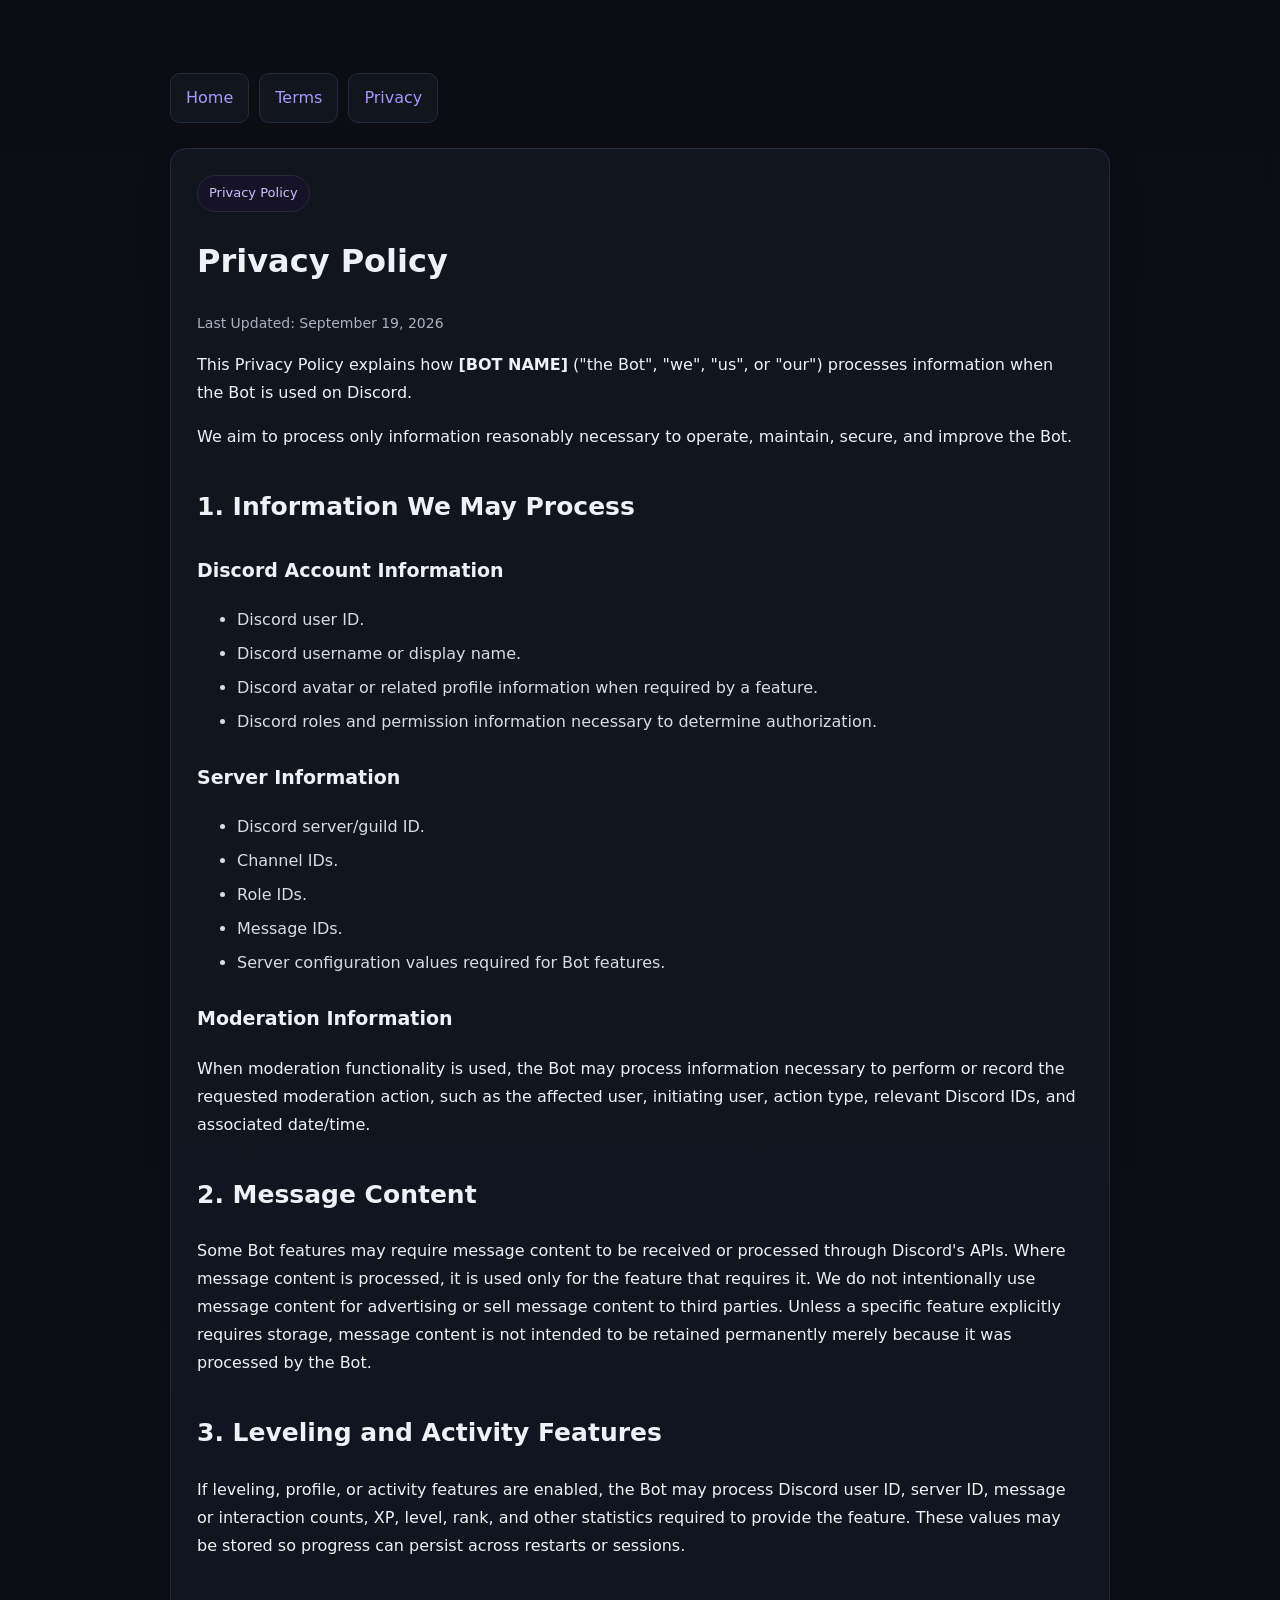
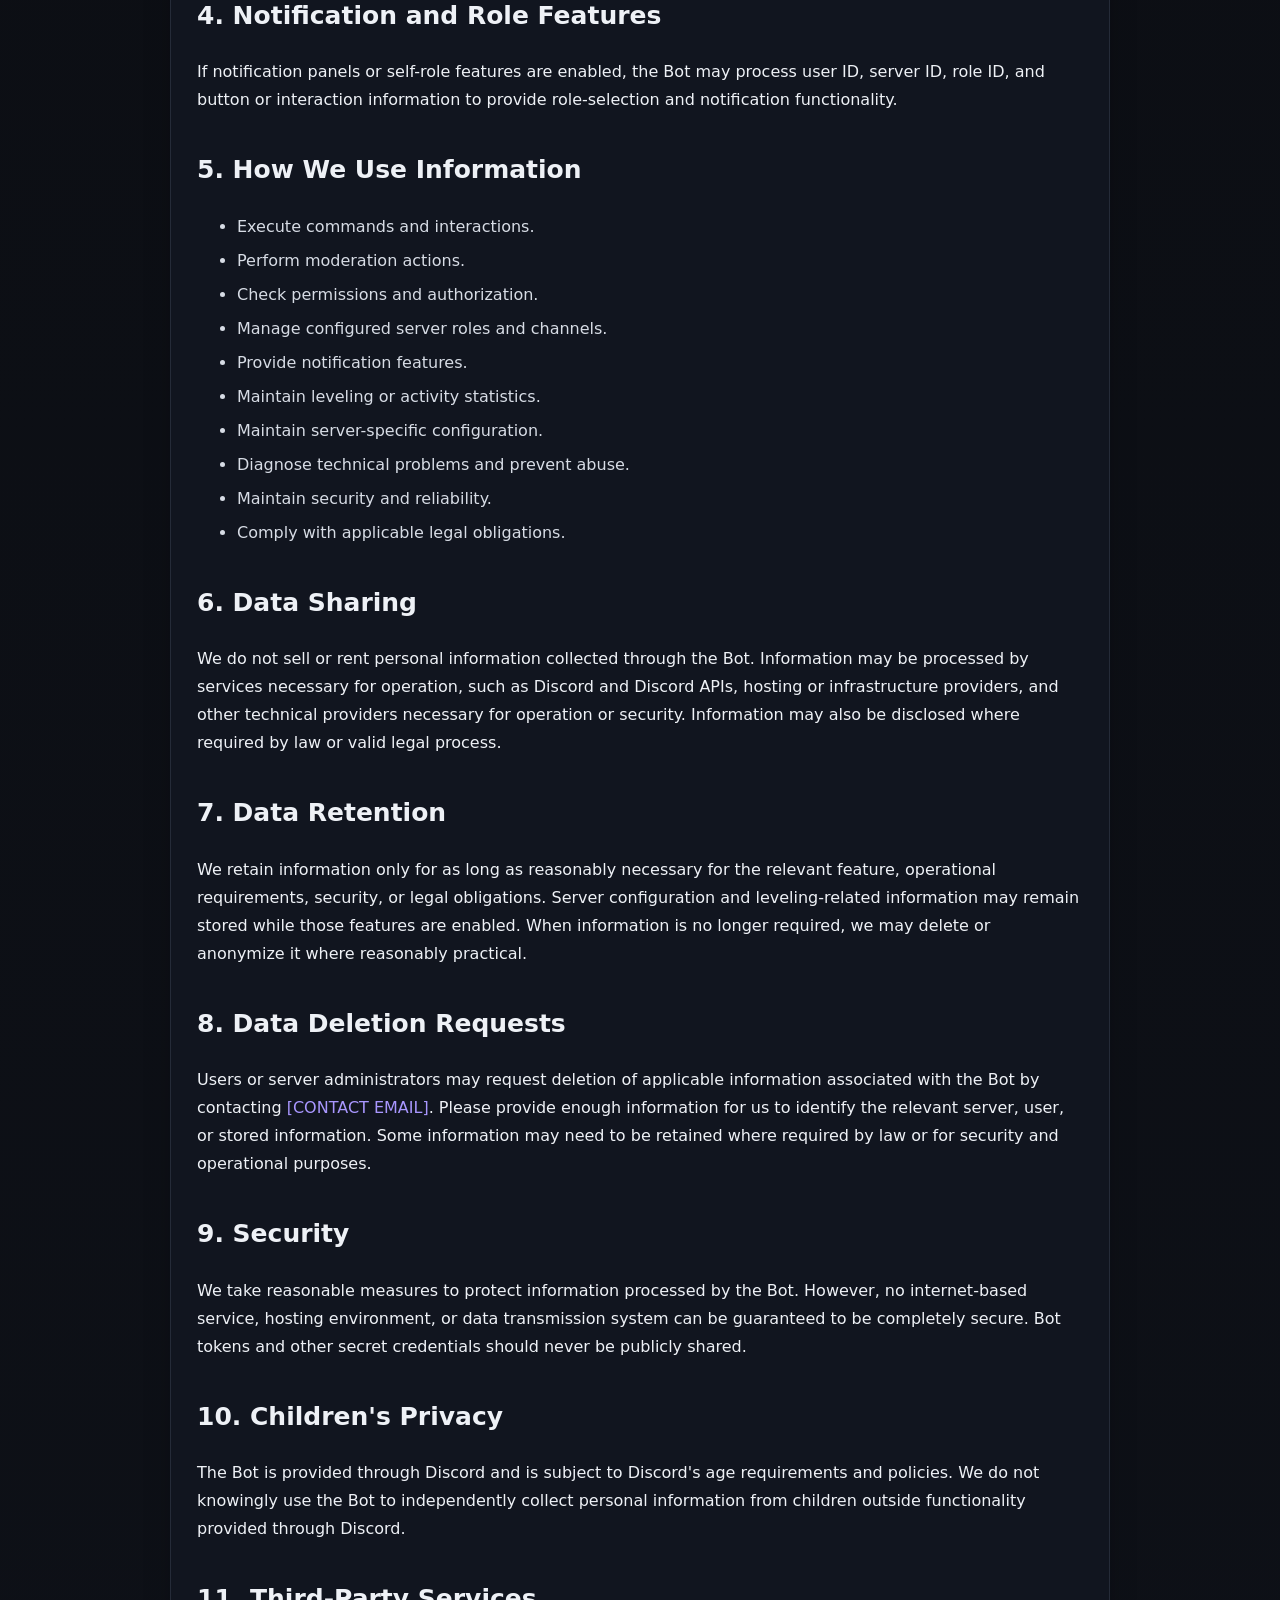
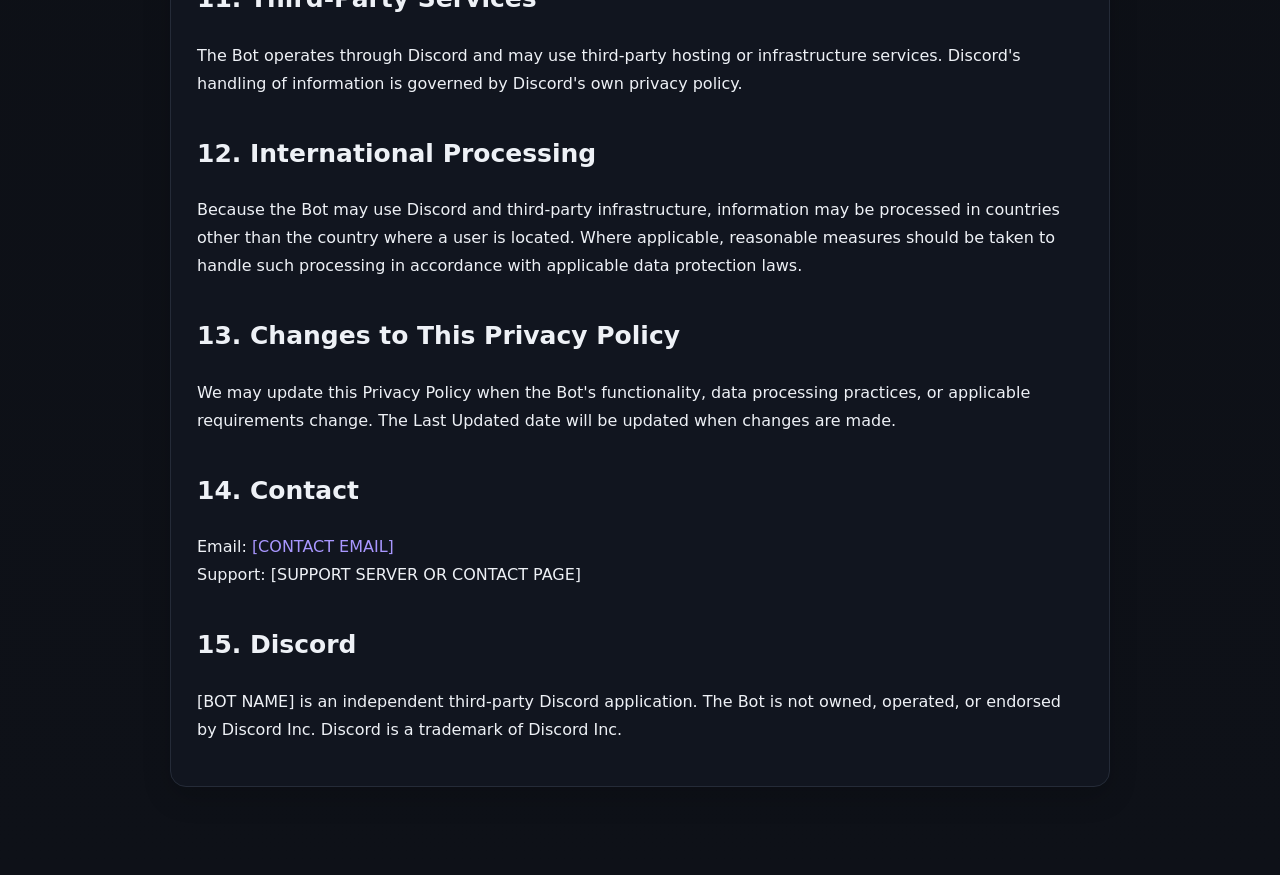
==== privacy.html @ 261b9856 "Add files via upload" ====
<!doctype html>
<html lang="en"><head><meta charset="utf-8"><meta name="viewport" content="width=device-width,initial-scale=1"><title>Privacy Policy — [BOT NAME]</title><link rel="stylesheet" href="style.css"></head>
<body><div class="wrap"><div class="nav"><a href="index.html">Home</a><a href="terms.html">Terms</a><a href="privacy.html">Privacy</a></div>
<div class="card"><span class="badge">Privacy Policy</span><h1>Privacy Policy</h1><p class="meta">Last Updated: September 19, 2026</p>
<p>This Privacy Policy explains how <strong>[BOT NAME]</strong> ("the Bot", "we", "us", or "our") processes information when the Bot is used on Discord.</p>
<p>We aim to process only information reasonably necessary to operate, maintain, secure, and improve the Bot.</p>
<h2>1. Information We May Process</h2><h3>Discord Account Information</h3><ul><li>Discord user ID.</li><li>Discord username or display name.</li><li>Discord avatar or related profile information when required by a feature.</li><li>Discord roles and permission information necessary to determine authorization.</li></ul>
<h3>Server Information</h3><ul><li>Discord server/guild ID.</li><li>Channel IDs.</li><li>Role IDs.</li><li>Message IDs.</li><li>Server configuration values required for Bot features.</li></ul>
<h3>Moderation Information</h3><p>When moderation functionality is used, the Bot may process information necessary to perform or record the requested moderation action, such as the affected user, initiating user, action type, relevant Discord IDs, and associated date/time.</p>
<h2>2. Message Content</h2><p>Some Bot features may require message content to be received or processed through Discord's APIs. Where message content is processed, it is used only for the feature that requires it. We do not intentionally use message content for advertising or sell message content to third parties. Unless a specific feature explicitly requires storage, message content is not intended to be retained permanently merely because it was processed by the Bot.</p>
<h2>3. Leveling and Activity Features</h2><p>If leveling, profile, or activity features are enabled, the Bot may process Discord user ID, server ID, message or interaction counts, XP, level, rank, and other statistics required to provide the feature. These values may be stored so progress can persist across restarts or sessions.</p>
<h2>4. Notification and Role Features</h2><p>If notification panels or self-role features are enabled, the Bot may process user ID, server ID, role ID, and button or interaction information to provide role-selection and notification functionality.</p>
<h2>5. How We Use Information</h2><ul><li>Execute commands and interactions.</li><li>Perform moderation actions.</li><li>Check permissions and authorization.</li><li>Manage configured server roles and channels.</li><li>Provide notification features.</li><li>Maintain leveling or activity statistics.</li><li>Maintain server-specific configuration.</li><li>Diagnose technical problems and prevent abuse.</li><li>Maintain security and reliability.</li><li>Comply with applicable legal obligations.</li></ul>
<h2>6. Data Sharing</h2><p>We do not sell or rent personal information collected through the Bot. Information may be processed by services necessary for operation, such as Discord and Discord APIs, hosting or infrastructure providers, and other technical providers necessary for operation or security. Information may also be disclosed where required by law or valid legal process.</p>
<h2>7. Data Retention</h2><p>We retain information only for as long as reasonably necessary for the relevant feature, operational requirements, security, or legal obligations. Server configuration and leveling-related information may remain stored while those features are enabled. When information is no longer required, we may delete or anonymize it where reasonably practical.</p>
<h2>8. Data Deletion Requests</h2><p>Users or server administrators may request deletion of applicable information associated with the Bot by contacting <a href="mailto:[CONTACT EMAIL]">[CONTACT EMAIL]</a>. Please provide enough information for us to identify the relevant server, user, or stored information. Some information may need to be retained where required by law or for security and operational purposes.</p>
<h2>9. Security</h2><p>We take reasonable measures to protect information processed by the Bot. However, no internet-based service, hosting environment, or data transmission system can be guaranteed to be completely secure. Bot tokens and other secret credentials should never be publicly shared.</p>
<h2>10. Children's Privacy</h2><p>The Bot is provided through Discord and is subject to Discord's age requirements and policies. We do not knowingly use the Bot to independently collect personal information from children outside functionality provided through Discord.</p>
<h2>11. Third-Party Services</h2><p>The Bot operates through Discord and may use third-party hosting or infrastructure services. Discord's handling of information is governed by Discord's own privacy policy.</p>
<h2>12. International Processing</h2><p>Because the Bot may use Discord and third-party infrastructure, information may be processed in countries other than the country where a user is located. Where applicable, reasonable measures should be taken to handle such processing in accordance with applicable data protection laws.</p>
<h2>13. Changes to This Privacy Policy</h2><p>We may update this Privacy Policy when the Bot's functionality, data processing practices, or applicable requirements change. The Last Updated date will be updated when changes are made.</p>
<h2>14. Contact</h2><p>Email: <a href="mailto:[CONTACT EMAIL]">[CONTACT EMAIL]</a><br>Support: [SUPPORT SERVER OR CONTACT PAGE]</p>
<h2>15. Discord</h2><p>[BOT NAME] is an independent third-party Discord application. The Bot is not owned, operated, or endorsed by Discord Inc. Discord is a trademark of Discord Inc.</p>
</div></div></body></html>
---- style.css ----
:root{--bg:#0b0d12;--card:#121620;--text:#eef1f6;--muted:#aab2c0;--accent:#7c5cff;--border:#252b38}*{box-sizing:border-box}body{margin:0;font-family:Inter,system-ui,-apple-system,BlinkMacSystemFont,"Segoe UI",Arial,sans-serif;background:linear-gradient(180deg,#0b0d12,#0e1118);color:var(--text);line-height:1.75}a{color:#a997ff;text-decoration:none}a:hover{text-decoration:underline}.wrap{max-width:980px;margin:0 auto;padding:48px 20px 70px}.hero{padding:35px 0 25px}.badge{display:inline-block;padding:6px 11px;border:1px solid var(--border);border-radius:999px;color:#c9c1ff;background:#171326;font-size:13px}.hero h1{font-size:42px;line-height:1.15;margin:18px 0 10px}.hero p{color:var(--muted);max-width:760px}.nav{display:flex;gap:10px;flex-wrap:wrap;margin:25px 0}.nav a{padding:10px 15px;border:1px solid var(--border);border-radius:10px;background:#11151d}.card{background:rgba(18,22,32,.92);border:1px solid var(--border);border-radius:16px;padding:26px;margin:18px 0;box-shadow:0 10px 28px rgba(0,0,0,.18)}h2{margin-top:34px;font-size:25px}h3{margin-top:25px;font-size:19px}li{margin:6px 0;color:#d7dce5}.meta{color:var(--muted);font-size:14px}.footer{margin-top:40px;color:var(--muted);font-size:13px;border-top:1px solid var(--border);padding-top:20px}.cta{display:flex;gap:12px;flex-wrap:wrap}.btn{display:inline-block;background:var(--accent);color:#fff;padding:12px 16px;border-radius:10px;font-weight:600}.btn.secondary{background:#171c26;border:1px solid var(--border)}code{background:#171c26;border:1px solid var(--border);padding:2px 6px;border-radius:6px;color:#ddd7ff}@media(max-width:650px){.hero h1{font-size:34px}.wrap{padding-top:30px}}
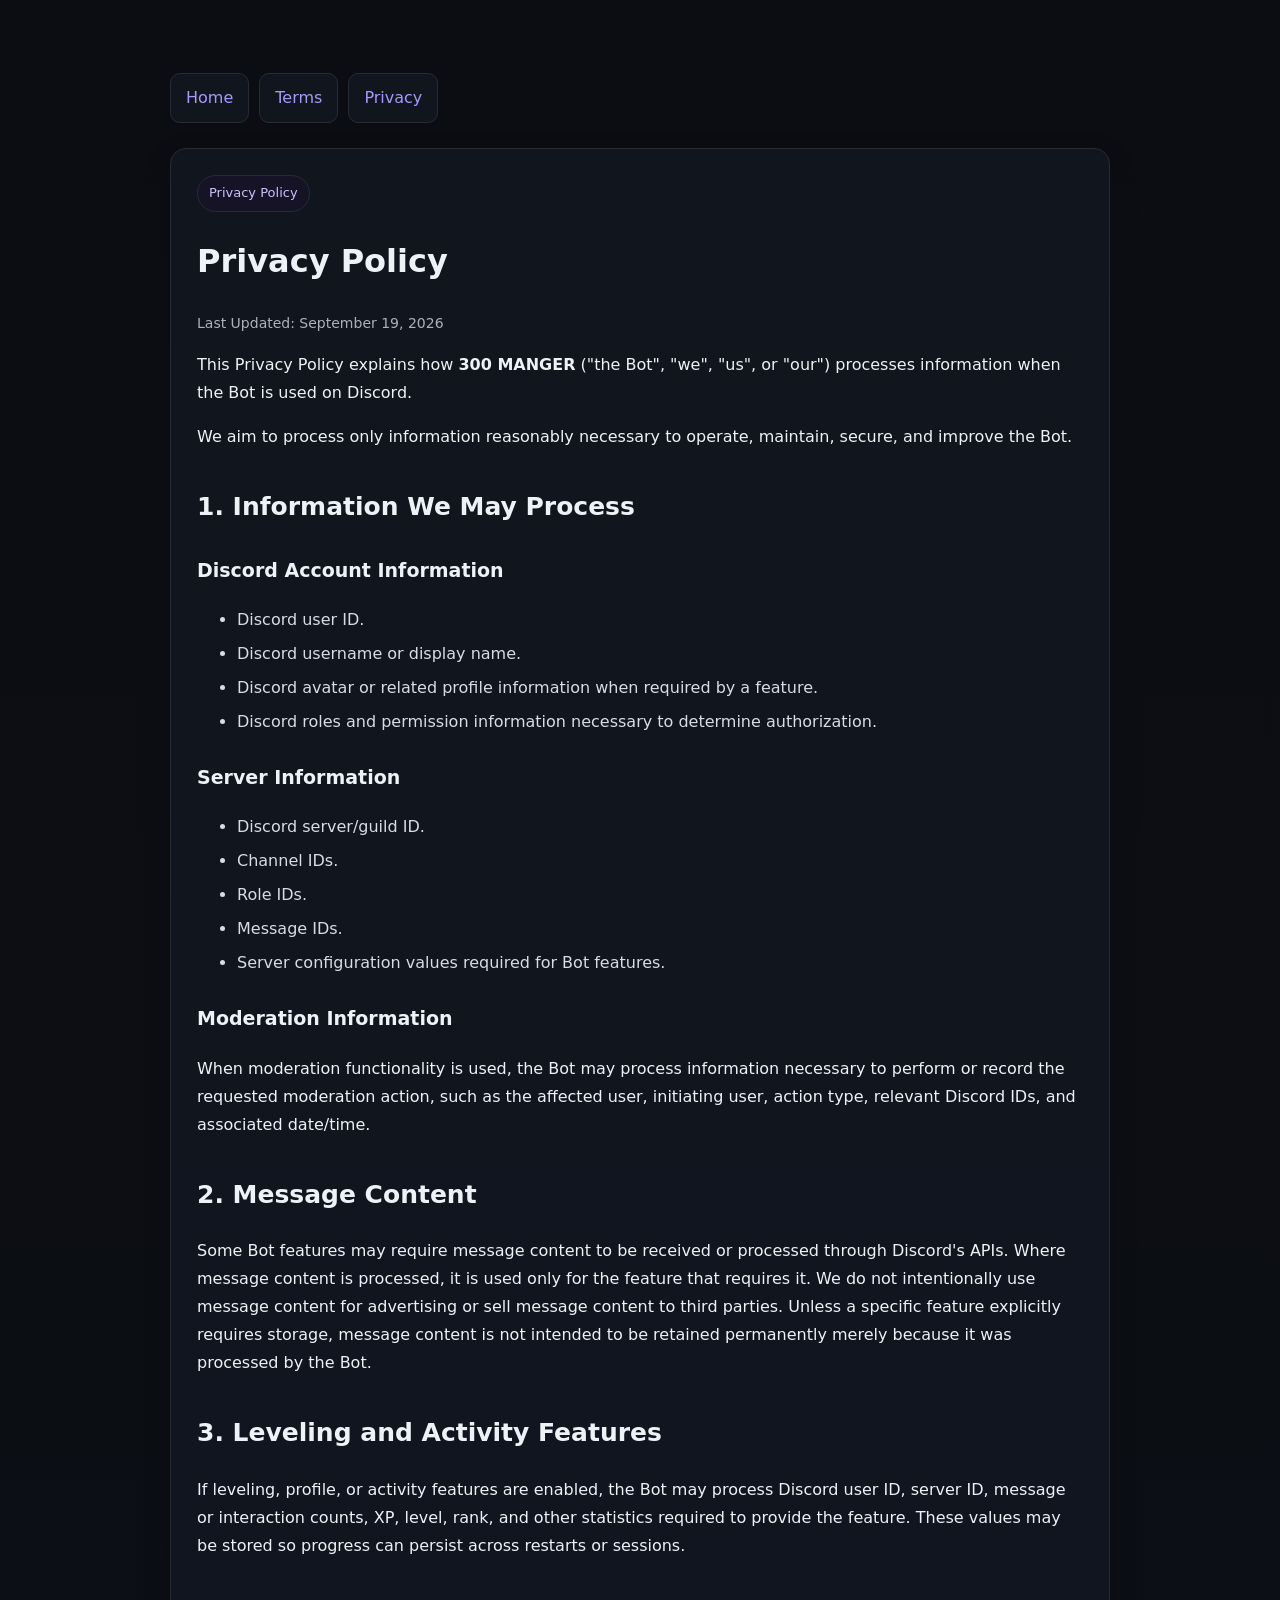
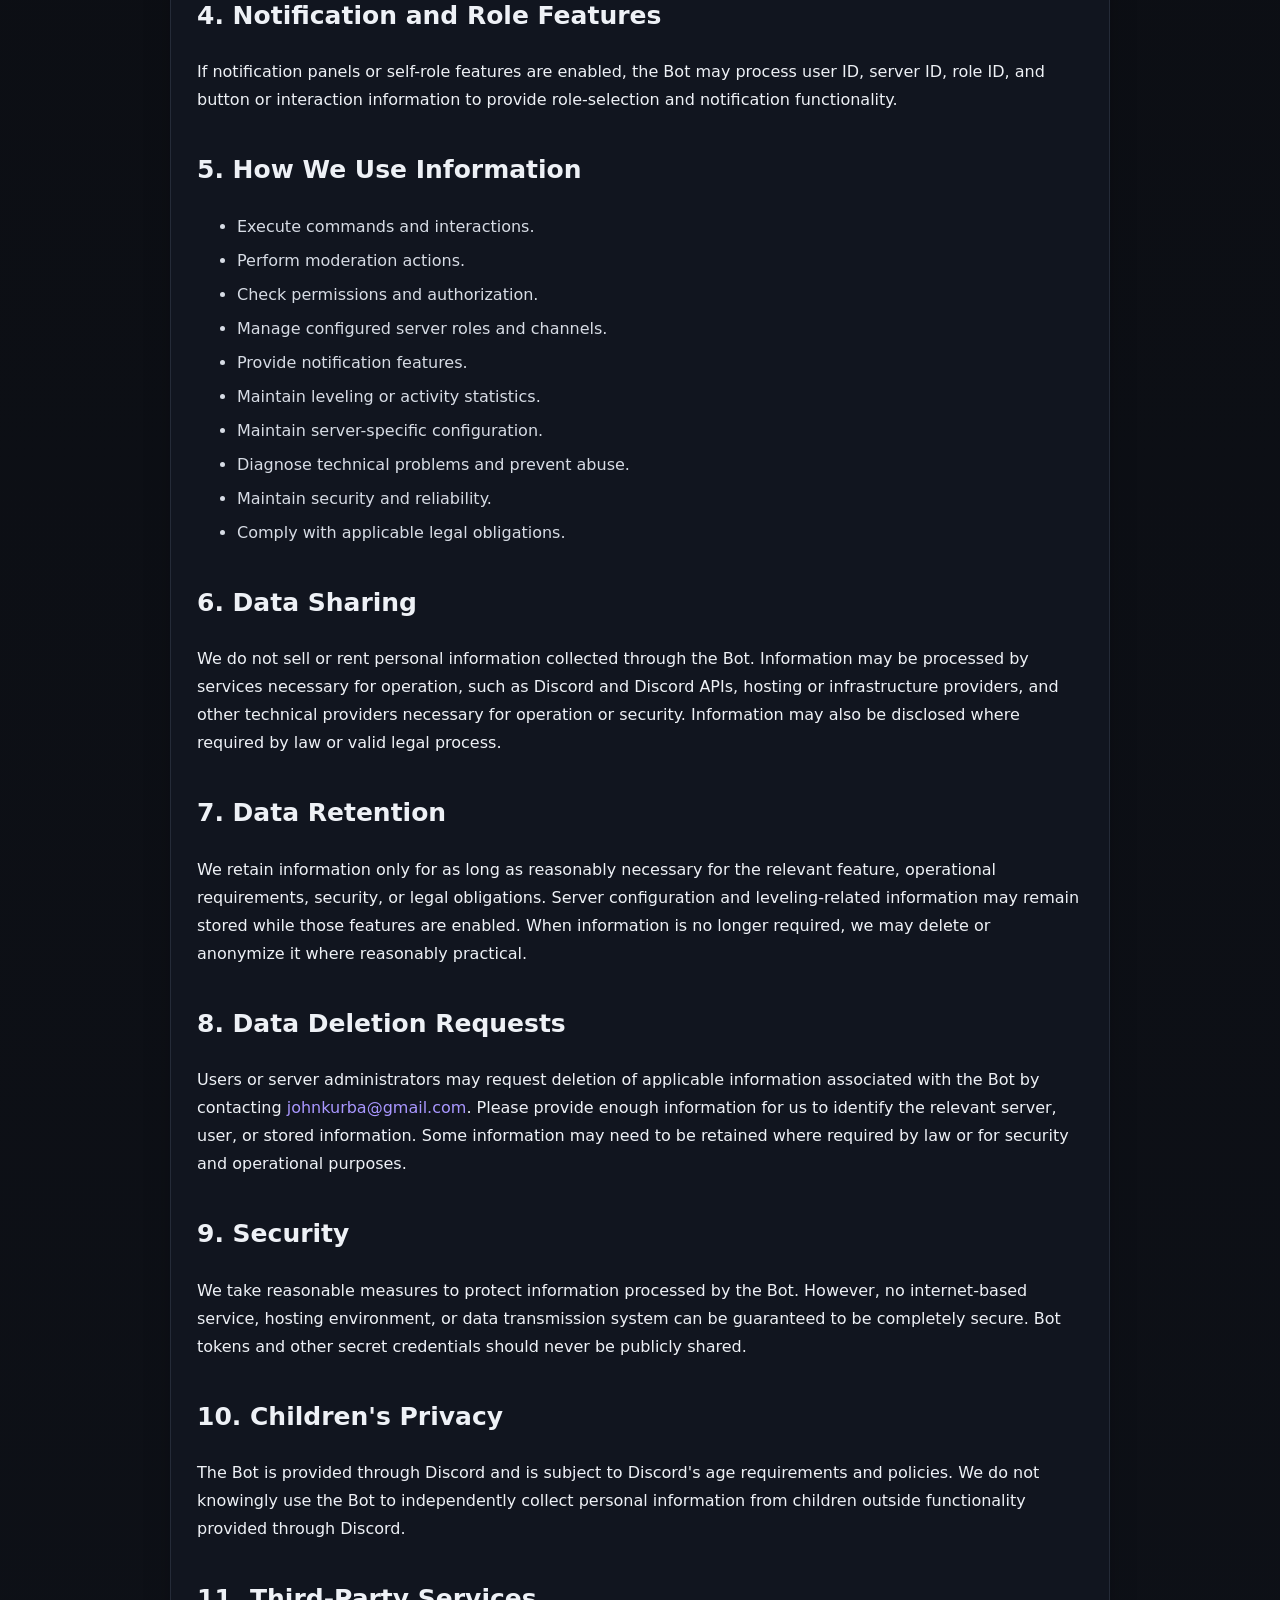
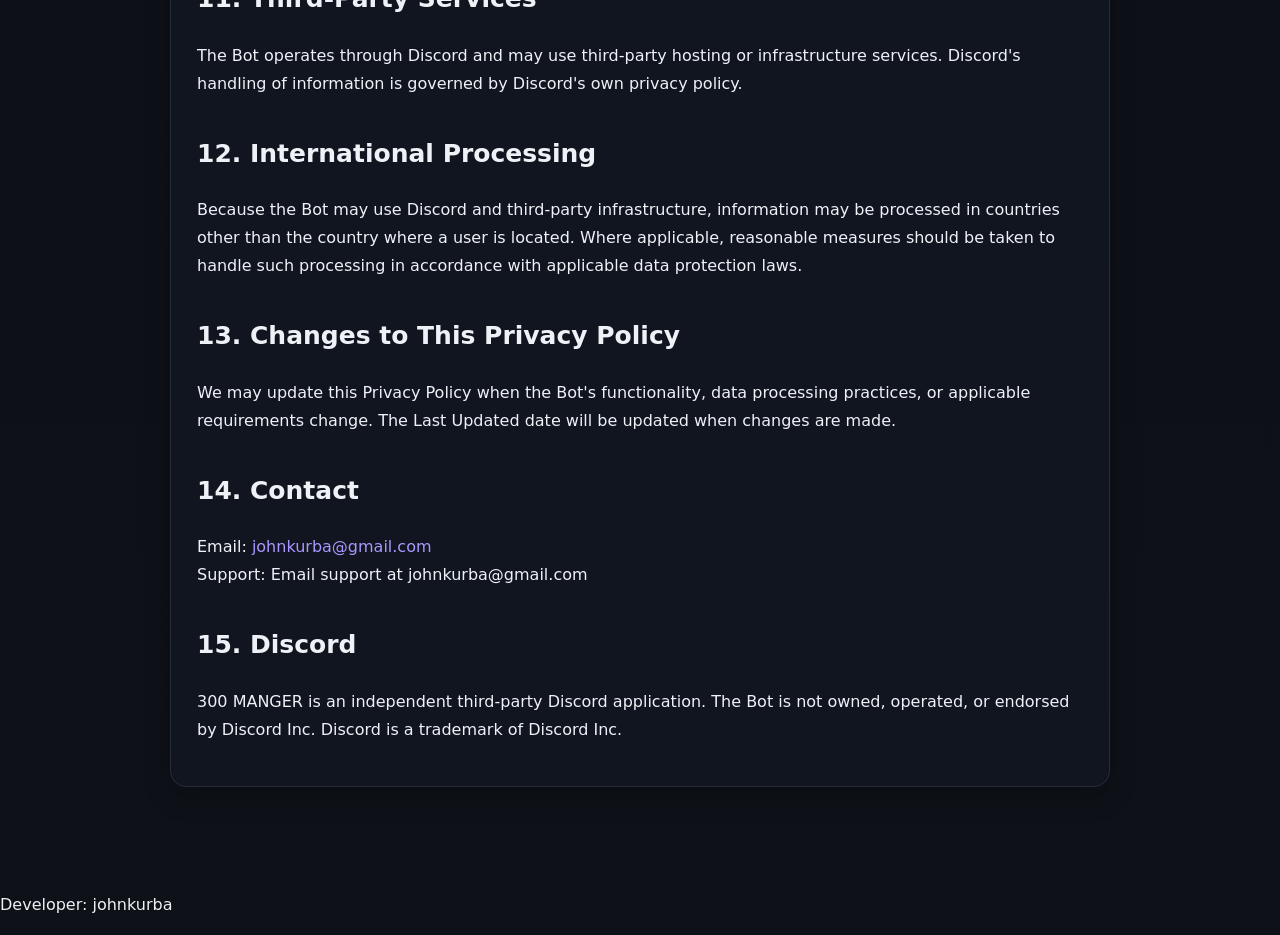
==== commit 969c2f69: "Add files via upload" ====
--- a/privacy.html
+++ b/privacy.html
@@ -1,8 +1,8 @@
 <!doctype html>
-<html lang="en"><head><meta charset="utf-8"><meta name="viewport" content="width=device-width,initial-scale=1"><title>Privacy Policy — [BOT NAME]</title><link rel="stylesheet" href="style.css"></head>
+<html lang="en"><head><meta charset="utf-8"><meta name="viewport" content="width=device-width,initial-scale=1"><title>Privacy Policy — 300 MANGER</title><link rel="stylesheet" href="style.css"></head>
 <body><div class="wrap"><div class="nav"><a href="index.html">Home</a><a href="terms.html">Terms</a><a href="privacy.html">Privacy</a></div>
 <div class="card"><span class="badge">Privacy Policy</span><h1>Privacy Policy</h1><p class="meta">Last Updated: September 19, 2026</p>
-<p>This Privacy Policy explains how <strong>[BOT NAME]</strong> ("the Bot", "we", "us", or "our") processes information when the Bot is used on Discord.</p>
+<p>This Privacy Policy explains how <strong>300 MANGER</strong> ("the Bot", "we", "us", or "our") processes information when the Bot is used on Discord.</p>
 <p>We aim to process only information reasonably necessary to operate, maintain, secure, and improve the Bot.</p>
 <h2>1. Information We May Process</h2><h3>Discord Account Information</h3><ul><li>Discord user ID.</li><li>Discord username or display name.</li><li>Discord avatar or related profile information when required by a feature.</li><li>Discord roles and permission information necessary to determine authorization.</li></ul>
 <h3>Server Information</h3><ul><li>Discord server/guild ID.</li><li>Channel IDs.</li><li>Role IDs.</li><li>Message IDs.</li><li>Server configuration values required for Bot features.</li></ul>
@@ -13,12 +13,12 @@
 <h2>5. How We Use Information</h2><ul><li>Execute commands and interactions.</li><li>Perform moderation actions.</li><li>Check permissions and authorization.</li><li>Manage configured server roles and channels.</li><li>Provide notification features.</li><li>Maintain leveling or activity statistics.</li><li>Maintain server-specific configuration.</li><li>Diagnose technical problems and prevent abuse.</li><li>Maintain security and reliability.</li><li>Comply with applicable legal obligations.</li></ul>
 <h2>6. Data Sharing</h2><p>We do not sell or rent personal information collected through the Bot. Information may be processed by services necessary for operation, such as Discord and Discord APIs, hosting or infrastructure providers, and other technical providers necessary for operation or security. Information may also be disclosed where required by law or valid legal process.</p>
 <h2>7. Data Retention</h2><p>We retain information only for as long as reasonably necessary for the relevant feature, operational requirements, security, or legal obligations. Server configuration and leveling-related information may remain stored while those features are enabled. When information is no longer required, we may delete or anonymize it where reasonably practical.</p>
-<h2>8. Data Deletion Requests</h2><p>Users or server administrators may request deletion of applicable information associated with the Bot by contacting <a href="mailto:[CONTACT EMAIL]">[CONTACT EMAIL]</a>. Please provide enough information for us to identify the relevant server, user, or stored information. Some information may need to be retained where required by law or for security and operational purposes.</p>
+<h2>8. Data Deletion Requests</h2><p>Users or server administrators may request deletion of applicable information associated with the Bot by contacting <a href="mailto:johnkurba@gmail.com">johnkurba@gmail.com</a>. Please provide enough information for us to identify the relevant server, user, or stored information. Some information may need to be retained where required by law or for security and operational purposes.</p>
 <h2>9. Security</h2><p>We take reasonable measures to protect information processed by the Bot. However, no internet-based service, hosting environment, or data transmission system can be guaranteed to be completely secure. Bot tokens and other secret credentials should never be publicly shared.</p>
 <h2>10. Children's Privacy</h2><p>The Bot is provided through Discord and is subject to Discord's age requirements and policies. We do not knowingly use the Bot to independently collect personal information from children outside functionality provided through Discord.</p>
 <h2>11. Third-Party Services</h2><p>The Bot operates through Discord and may use third-party hosting or infrastructure services. Discord's handling of information is governed by Discord's own privacy policy.</p>
 <h2>12. International Processing</h2><p>Because the Bot may use Discord and third-party infrastructure, information may be processed in countries other than the country where a user is located. Where applicable, reasonable measures should be taken to handle such processing in accordance with applicable data protection laws.</p>
 <h2>13. Changes to This Privacy Policy</h2><p>We may update this Privacy Policy when the Bot's functionality, data processing practices, or applicable requirements change. The Last Updated date will be updated when changes are made.</p>
-<h2>14. Contact</h2><p>Email: <a href="mailto:[CONTACT EMAIL]">[CONTACT EMAIL]</a><br>Support: [SUPPORT SERVER OR CONTACT PAGE]</p>
-<h2>15. Discord</h2><p>[BOT NAME] is an independent third-party Discord application. The Bot is not owned, operated, or endorsed by Discord Inc. Discord is a trademark of Discord Inc.</p>
-</div></div></body></html>
+<h2>14. Contact</h2><p>Email: <a href="mailto:johnkurba@gmail.com">johnkurba@gmail.com</a><br>Support: Email support at johnkurba@gmail.com</p>
+<h2>15. Discord</h2><p>300 MANGER is an independent third-party Discord application. The Bot is not owned, operated, or endorsed by Discord Inc. Discord is a trademark of Discord Inc.</p>
+</div></div><p>Developer: johnkurba</p></body></html>
